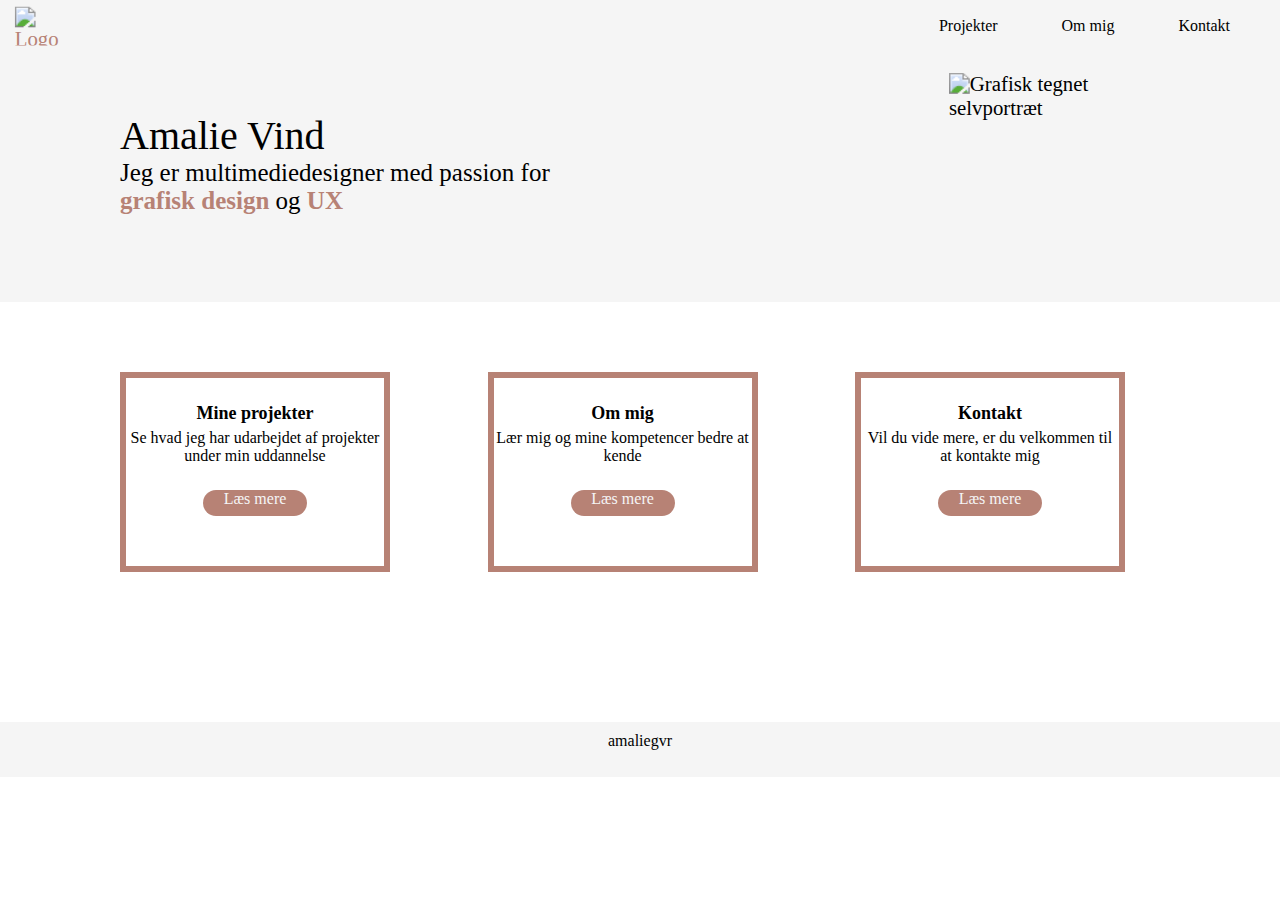
==== index.html @ 766ee997 "Add files via upload" ====
<!DOCTYPE html>
<html>
  <head>
    <meta name="viewport" content="width-device-width, intial-scale=1">
    <meta charset="utf-8">
    <title>Amalie Vind</title>
    <link rel="stylesheet" href="stylesheet.css">
  </head>
<body>
  <nav class="container">
    <a href="#">
    <img class="logo" src="billeder/logo.png" alt="Logo"></img>
    </a>
   <ul>
    <li><a href="projekter.html">Projekter</a></li>
    <li><a href="ommig.html">Om mig</a></li>
    <li><a href="kontakt.html">Kontakt</a></li>
   </ul>
  </nav>
  <div class="box">
    <h1 id="forsideoverskrift">Amalie Vind</h1>
    <p class="forsidetekst">Jeg er multimediedesigner med passion for <br> <span class="bold">grafisk design</span> og <span class="bold">UX</span></p>
    <img class="portræt" src="billeder/amaliesersejud.png" alt="Grafisk tegnet selvportræt"></img>
  </div>  
  <main>
  <div class="box1">
    <h2 class="boxtekst">Mine projekter</h2>
    <p>Se hvad jeg har udarbejdet af projekter under min uddannelse</p>
      <div class="knap">
        <a class="knaptekst" href="projekter.html">Læs mere</a>
      </div>
  </div>
  <div class="box2">
    <h2 class="boxtekst">Om mig</h2>
    <p>Lær mig og mine kompetencer bedre at kende</p>
      <div class="knap">
        <a class="knaptekst" href="ommig.html">Læs mere</a>
      </div>
  </div>
  <div class="box3">
    <h2 class="boxtekst">Kontakt</h2>
    <p>Vil du vide mere, er du velkommen til at kontakte mig</p>
      <div class="knap">
        <a class="knaptekst" href="kontakt.html">Læs mere</a>
      </div>
  </div>
  </main>
  <footer>
    <p>amaliegvr</p>
  </footer>
</body>
</html>
---- stylesheet.css ----
@font-face {
    src: url(fonts/Raleway.ttf);
    font-family: paragraffont;
}

@font-face {
    src: url(fonts/Kavivnar.ttf);
    font-family: navnfont;
}

/* navbar */
* {
    box-sizing: border-box;
    padding: 0;
    margin: 0;
}

p {
    font-family: paragraffont;
}

.container {
    background-color: #F5F5F5;
    display: flex;
    height: 52px;
    justify-content: space-between;
    align-items: center;
    font-family: paragraffont;
}

.container li {
    list-style: none;
    display: inline-block;
    padding: 10px;
}
/* navbar slut*/
.projekt {
    color: #B78275;
}

.kontakt {
    color:#B78275;
}

.om {
    color:#B78275;
}

.logo {
    height: 30px;
    width: 35px;
    display: flex;
    margin: 20px;
}

h2 {
    font-size: 16px;
    font-family: paragraffont;
}

.box {
    height: 150px;
    width: auto;
    background-color: #F5F5F5;
}

h1 {
    font-size: 20px;
    font-weight: lighter;
    font-family: navnfont;
    position: relative;
    top: 40px;
    margin-left: 50px;
}

.forsidetekst {
    position: relative;
    font-size: 16px;
    top: 40px;
    margin-left: 50px;
}

.bold {
    font-weight: bold;
    color: #B78275;
}

.portræt {
    position: absolute;
    width: 110px;
    height: 140px;
    top: 65px;
    right: 40px;
}

/* style af katogorier i navbar */
a {
    text-decoration: none;
    color: black;
}

a:hover {
    color:  #B78275;
}
/* style af katogorier i navbar slut */

.box1 {
    width: 225px;
    height: 155px;
    border-color: #B78275;
    border-style: solid;
    border-width: 4px;
    text-align: center;
    position: relative;
    margin: auto;
    margin-top: 30px;
}

.box2 {
    width: 225px;
    height: 155px;
    border-color: #B78275;
    border-style: solid;
    border-width: 4px;
    text-align: center;
    position: relative;
    margin: auto;
    margin-top: 30px;
}

.box3 {
    width: 225px;
    height: 155px;
    border-color: #B78275;
    border-style: solid;
    border-width: 4px;
    text-align: center;
    position: relative;
    margin: auto;
    margin-top: 30px;
}

.knap {
    width: 104px;
    height: 26px;
    background-color: #B78275;
    color:#F5F5F5;
    position: relative;
    margin: auto;
    margin-top: 25px;
    border-radius: 30px;
}

.boxtekst {
    margin-top: 20px;
}

.knaptekst {
    color:#F5F5F5;
    font-family: paragraffont;
}

.knaptekst:hover {
    color: black;
}

footer {
    background-color: #F5F5F5;
    height: 55px;
    width: 100%;
    padding: 10px;
    margin-top: 20px;
    text-align: center;
}

/* tablet */ 
@media only screen and (min-width: 750px) {
    .container {
        height: 52px;
    }
    
    .logo {
        scale: 130%;
    }
    
    h2 {
        font-size: 18px;
    }
    
    .box {
        height: 200px;
    }
    
    h1 {
        font-size: 25px;
        margin-left: 70px;
    }
    
    .forsidetekst {
        font-size: 20px;
        margin-left: 70px;
    }
    
    .portræt {
        position: absolute;
        right: 60px;
        scale: 130%;
        top: 95px;
    }
    
    .box1 {
        width: 270px;
        height: 200px;
        border-width: 6px;
        margin-top: 30px;
    }
    
    .box2 {
        width: 270px;
        height: 200px;
        border-width: 6px;
        margin-top: 30px;
    }
    
    .box3 {
        width: 270px;
        height: 200px;
        border-width: 6px;
        margin-top: 30px;
    }
    
    .knap {
        width: 130px;
        height: 30px;
        margin-top: 30px;

    }
    
    .boxtekst {
        margin-top: 30px;
        padding: 5px;
    }
    
    footer {
        text-align: center;
    }
}

@media only screen and (min-width: 1024px) {
    main {
        display: flex;
        flex-direction: row;
    }

    .container li {
        padding: 10px;
        margin-right: 40px;
    }

    .box {
        height: 250px;
    }

    h1 {
    font-size: 40px;
    top: 60px;
    margin-left: 120px;
}

.forsidetekst {
    font-size: 25px;
    top: 60px;
    margin-left: 120px;
}

.portræt {
    width: 140px;
    height: 180px;
    top: 100px;
    right: 170px;
}

.box1 {
    width: 270px;
    height: 200px;
    border-width: 6px;
    margin-top: 70px;
    margin-left: 120px;
}

.box2 {
    width: 270px;
    height: 200px;
    border-width: 6px;
    margin-top: 70px;
}

.box3 {
    width: 270px;
    height: 200px;
    border-width: 6px;
    margin-top:70px;
    margin-right: 155px;
}

.knap {
    width: 104px;
    height: 26px;
    position: relative;
    margin: auto;
    margin-top: 25px;
}

.boxtekst {
    margin-top: 20px;
}

footer {
    height: 55px;
    padding: 10px;
    text-align: center;
    margin-top: 150px;
}
}

/* ommig mobil */
.navn {
    position: absolute;
    left: 70px;
    font-family: navnfont;
}

.mig {
    font-size: 20px;
    text-align: center;
    margin-top: 50px;
}

.foto {
    width: 300px;
    height: 300px;
    margin-top: 40px;
    margin-left: 100px;
}

.infobox {
    width: 350px;
    height: 300px;
    border-color: #B78275;
    border-style: solid;
    border-width: 4px;
    text-align:left;
    padding: 10px;
    margin-left: 75px;
    margin-top: 10px;
}
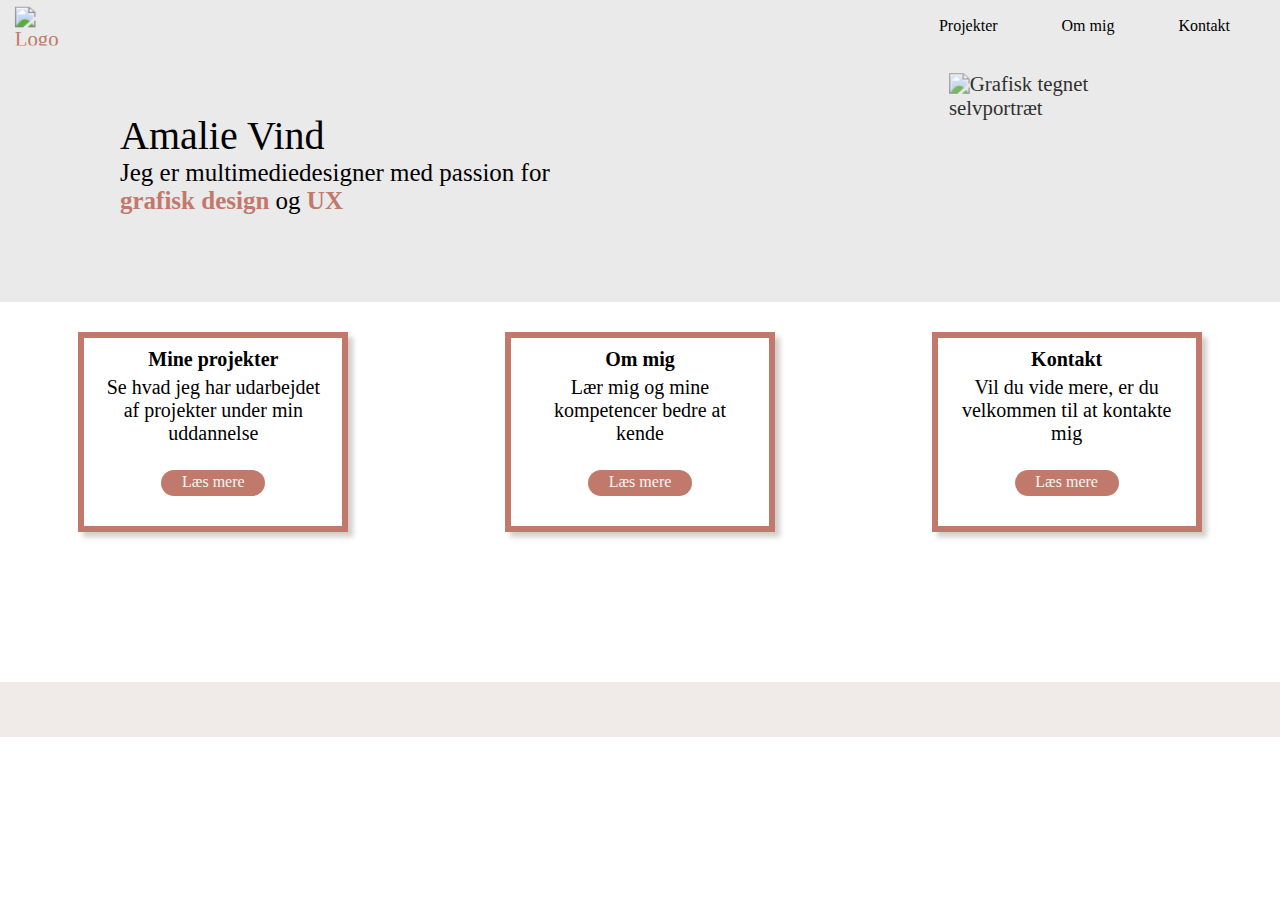
==== commit c92b1edd: "Add files via upload" ====
--- a/index.html
+++ b/index.html
@@ -1,15 +1,16 @@
 <!DOCTYPE html>
-<html>
+<html lang="da">
   <head>
     <meta name="viewport" content="width-device-width, intial-scale=1">
     <meta charset="utf-8">
     <title>Amalie Vind</title>
     <link rel="stylesheet" href="stylesheet.css">
+    <script src="https://kit.fontawesome.com/a50738ac59.js" crossorigin="anonymous"></script>
   </head>
 <body>
   <nav class="container">
     <a href="#">
-    <img class="logo" src="billeder/logo.png" alt="Logo"></img>
+    <img class="logo" src="billeder/logo.png" alt="Logo">
     </a>
    <ul>
     <li><a href="projekter.html">Projekter</a></li>
@@ -20,7 +21,7 @@
   <div class="box">
     <h1 id="forsideoverskrift">Amalie Vind</h1>
     <p class="forsidetekst">Jeg er multimediedesigner med passion for <br> <span class="bold">grafisk design</span> og <span class="bold">UX</span></p>
-    <img class="portræt" src="billeder/amaliesersejud.png" alt="Grafisk tegnet selvportræt"></img>
+    <img class="portræt" src="billeder/portræt.png" alt="Grafisk tegnet selvportræt">
   </div>  
   <main>
   <div class="box1">
@@ -30,14 +31,14 @@
         <a class="knaptekst" href="projekter.html">Læs mere</a>
       </div>
   </div>
-  <div class="box2">
+  <div class="box1">
     <h2 class="boxtekst">Om mig</h2>
     <p>Lær mig og mine kompetencer bedre at kende</p>
       <div class="knap">
         <a class="knaptekst" href="ommig.html">Læs mere</a>
       </div>
   </div>
-  <div class="box3">
+  <div class="box1">
     <h2 class="boxtekst">Kontakt</h2>
     <p>Vil du vide mere, er du velkommen til at kontakte mig</p>
       <div class="knap">
@@ -46,7 +47,9 @@
   </div>
   </main>
   <footer>
-    <p>amaliegvr</p>
+    <a href="kontakt.html" class="fa-solid fa-phone"></a>
+    <a href="kontakt.html" class="fa-solid fa-envelope"></a>
+    <a href="https://www.linkedin.com/in/amalie-vind/" class="fa-brands fa-linkedin"></a>
   </footer>
 </body>
 </html>--- a/stylesheet.css
+++ b/stylesheet.css
@@ -1,5 +1,5 @@
 @font-face {
-    src: url(fonts/Raleway.ttf);
+    src: url(fonts/Montserrat.ttf);
     font-family: paragraffont;
 }
 
@@ -20,7 +20,7 @@
 }
 
 .container {
-    background-color: #F5F5F5;
+    background-color:#EAEAEA;
     display: flex;
     height: 52px;
     justify-content: space-between;
@@ -35,15 +35,15 @@
 }
 /* navbar slut*/
 .projekt {
-    color: #B78275;
+    color:#C1796C;
 }
 
 .kontakt {
-    color:#B78275;
+    color:#C1796C;
 }
 
 .om {
-    color:#B78275;
+    color:#C1796C;
 }
 
 .logo {
@@ -56,12 +56,15 @@
 h2 {
     font-size: 16px;
     font-family: paragraffont;
+    font-style: bold;
+    padding-bottom: 5px;
+    font-weight: bold;
 }
 
 .box {
-    height: 150px;
+    height: 400px;
     width: auto;
-    background-color: #F5F5F5;
+    background-color:#EAEAEA;
 }
 
 h1 {
@@ -81,8 +84,8 @@
 }
 
 .bold {
-    font-weight: bold;
-    color: #B78275;
+    font-weight: bolder;
+    color:#C1796C;
 }
 
 .portræt {
@@ -91,73 +94,39 @@
     height: 140px;
     top: 65px;
     right: 40px;
-}
-
-/* style af katogorier i navbar */
-a {
-    text-decoration: none;
-    color: black;
-}
-
-a:hover {
-    color:  #B78275;
-}
-/* style af katogorier i navbar slut */
+    opacity: 0.8;
+}
 
 .box1 {
+    display: flex;
+    flex-direction: column;
     width: 225px;
-    height: 155px;
-    border-color: #B78275;
+    height: auto;
+    border:#C1796C;
+    border-width: 3px;
     border-style: solid;
-    border-width: 4px;
     text-align: center;
     position: relative;
     margin: auto;
     margin-top: 30px;
-}
-
-.box2 {
-    width: 225px;
-    height: 155px;
-    border-color: #B78275;
-    border-style: solid;
-    border-width: 4px;
-    text-align: center;
-    position: relative;
-    margin: auto;
-    margin-top: 30px;
-}
-
-.box3 {
-    width: 225px;
-    height: 155px;
-    border-color: #B78275;
-    border-style: solid;
-    border-width: 4px;
-    text-align: center;
-    position: relative;
-    margin: auto;
-    margin-top: 30px;
+    padding: 10px 20px 10px 20px;
+    box-shadow: 5px 5px 5px #D3CECB;
 }
 
 .knap {
     width: 104px;
     height: 26px;
-    background-color: #B78275;
-    color:#F5F5F5;
-    position: relative;
+    background-color:#C1796C;
     margin: auto;
     margin-top: 25px;
     border-radius: 30px;
-}
-
-.boxtekst {
-    margin-top: 20px;
+    padding: 3px;
 }
 
 .knaptekst {
     color:#F5F5F5;
     font-family: paragraffont;
+    padding: 10px;
 }
 
 .knaptekst:hover {
@@ -165,7 +134,7 @@
 }
 
 footer {
-    background-color: #F5F5F5;
+    background-color:#F0EBE8;
     height: 55px;
     width: 100%;
     padding: 10px;
@@ -173,6 +142,35 @@
     text-align: center;
 }
 
+.fa-solid {
+    font-size:x-large;
+    padding: 10px;
+}
+
+.fa-brands {
+    font-size: x-large;
+    padding: 10px;
+
+}
+.fa-solid:hover {
+    opacity: 0.6;
+}
+
+.fa-brands:hover {
+    opacity: 0.6;
+}
+
+/* style af katogorier i navbar */
+a {
+    text-decoration: none;
+    color: black;
+}
+
+a:hover {
+    color:#C1796C;
+}
+/* style af katogorier i navbar slut */
+
 /* tablet */ 
 @media only screen and (min-width: 750px) {
     .container {
@@ -184,7 +182,7 @@
     }
     
     h2 {
-        font-size: 18px;
+        font-size: 20px;
     }
     
     .box {
@@ -215,30 +213,9 @@
         margin-top: 30px;
     }
     
-    .box2 {
-        width: 270px;
-        height: 200px;
-        border-width: 6px;
-        margin-top: 30px;
-    }
-    
-    .box3 {
-        width: 270px;
-        height: 200px;
-        border-width: 6px;
-        margin-top: 30px;
-    }
-    
     .knap {
         width: 130px;
         height: 30px;
-        margin-top: 30px;
-
-    }
-    
-    .boxtekst {
-        margin-top: 30px;
-        padding: 5px;
     }
     
     footer {
@@ -282,25 +259,7 @@
 
 .box1 {
     width: 270px;
-    height: 200px;
     border-width: 6px;
-    margin-top: 70px;
-    margin-left: 120px;
-}
-
-.box2 {
-    width: 270px;
-    height: 200px;
-    border-width: 6px;
-    margin-top: 70px;
-}
-
-.box3 {
-    width: 270px;
-    height: 200px;
-    border-width: 6px;
-    margin-top:70px;
-    margin-right: 155px;
 }
 
 .knap {
@@ -309,10 +268,6 @@
     position: relative;
     margin: auto;
     margin-top: 25px;
-}
-
-.boxtekst {
-    margin-top: 20px;
 }
 
 footer {
@@ -323,6 +278,42 @@
 }
 }
 
+/* projekter mobil */
+.projektstreg {
+    width: 300px;
+}
+
+.projektflex {
+    display: flex;
+    flex-direction: column;
+    flex-wrap: wrap;
+    width: 300px;
+    margin: auto;
+}
+
+.projektbillede {
+    width: 300px;
+    margin-top: 30px;
+
+}
+
+.projektp {
+    margin-top: 20px;
+    margin-bottom: 10px;
+    text-align: center;
+}
+
+@media only screen and (min-width: 750px) {
+.projektflex {
+    flex-direction: row;
+    flex-wrap: nowrap;
+}
+}
+
+
+
+
+
 /* ommig mobil */
 .navn {
     position: absolute;
@@ -337,20 +328,185 @@
 }
 
 .foto {
-    width: 300px;
+    width: auto;
+    height: 350px;
+    margin: auto;
+    margin-top: 30px;
+}
+
+.infobox {
+    width: 365px;
+    height: auto;
+    text-align:left;
+    padding: 30px;
+    border: #C1796C;
+    border-width: 4px;
+    border-style: solid;
+    margin: auto;
+    margin-top: 30px;
+    box-shadow: 5px 5px 5px #D3CECB;
+}
+
+hr {
+    margin: auto;
+    height: 3px;
+    background-color:#C1796C;
+    border-width: 0px;
+    width: 365px;
+    margin-top: 10px;
+}
+
+.flex {
+    display: flex;
+    flex-direction: column;
+    margin-bottom: 50px;
+}
+
+/* tablet */
+@media only screen and (min-width: 750px) {
+.navn {
+        font-size: 18px;
+}    
+ 
+.mig {
+    font-size: 25px;
+}
+    
+hr {
+    width: 500px;
+}
+
+.foto {
+    width: 500px;
+    height: 500px;
+}
+
+.infobox {
+    width: 500px;
+    font-size: 18px;
+}
+}
+/* desktop */
+@media only screen and (min-width: 1024px) {
+.mig {
+    text-align: left;
+    position: relative;
+    margin-left: 140px;
+}
+
+hr {
+    margin-left: 140px;
+    margin-right: 140px;
+}
+
+.navn {
+    font-size: 18px;
+}    
+
+.foto {
+margin-left: 140px;
+}
+
+.infobox {
+width: 550px;
+margin: auto;
+margin-right: 140px;
+}
+
+.flex {
+flex-direction: row;
+margin: auto;
+margin-bottom: -130px;
+}
+}
+
+/* kontakt mig mobil */
+.streg {
+width: 340px;
+}
+
+.kontaktbox {
+    display: flex;
+    width: 340px;
+    margin: auto;
+    margin-top: 30px;
+}
+
+.nr {
+    display: flex;
+    flex-direction: row;
+    position: relative;
+    padding-left: 150px;
+    margin-top: 30px;
+}
+
+.fa-phone {
+    margin-top: -12px;
+}
+
+.mail {
+    display: flex;
+    flex-direction: row;
+    margin-top: 10px;
+    padding-left: 115px;
+}
+
+.fa-envelope {
+    margin-top: -10px;
+}
+
+.foto1 {
     height: 300px;
-    margin-top: 40px;
-    margin-left: 100px;
-}
-
-.infobox {
-    width: 350px;
-    height: 300px;
-    border-color: #B78275;
+    display: flex;
+    margin: auto;
+    margin-top: 30px;
+    border-bottom:#C1796C;
+    border-right: #C1796C;
     border-style: solid;
     border-width: 4px;
-    text-align:left;
-    padding: 10px;
-    margin-left: 75px;
-    margin-top: 10px;
-}+}
+
+/* tablet */
+@media only screen and (min-width: 750px) {
+ p {
+    font-size: 20px;
+}
+
+.streg {
+    width: 400px;
+}
+        
+.kontaktbox {
+    width: 400px;
+}
+        
+        
+        .fa-phone {
+            margin-top: -12px;
+        }
+        
+        .mail {
+            display: flex;
+            flex-direction: row;
+            margin-top: 10px;
+            margin-left: 350px;
+        }
+        
+        .fa-envelope {
+            margin-top: -10px;
+        }
+        
+        .foto1 {
+            height: 300px;
+            width: 300px;
+            margin-top: 30px;
+            border-bottom:#C1796C;
+            border-right: #C1796C;
+            border-style: solid;
+            border-width: 4px;
+        }
+
+        .flexkontakt {
+            flex-direction: row;
+        }
+}
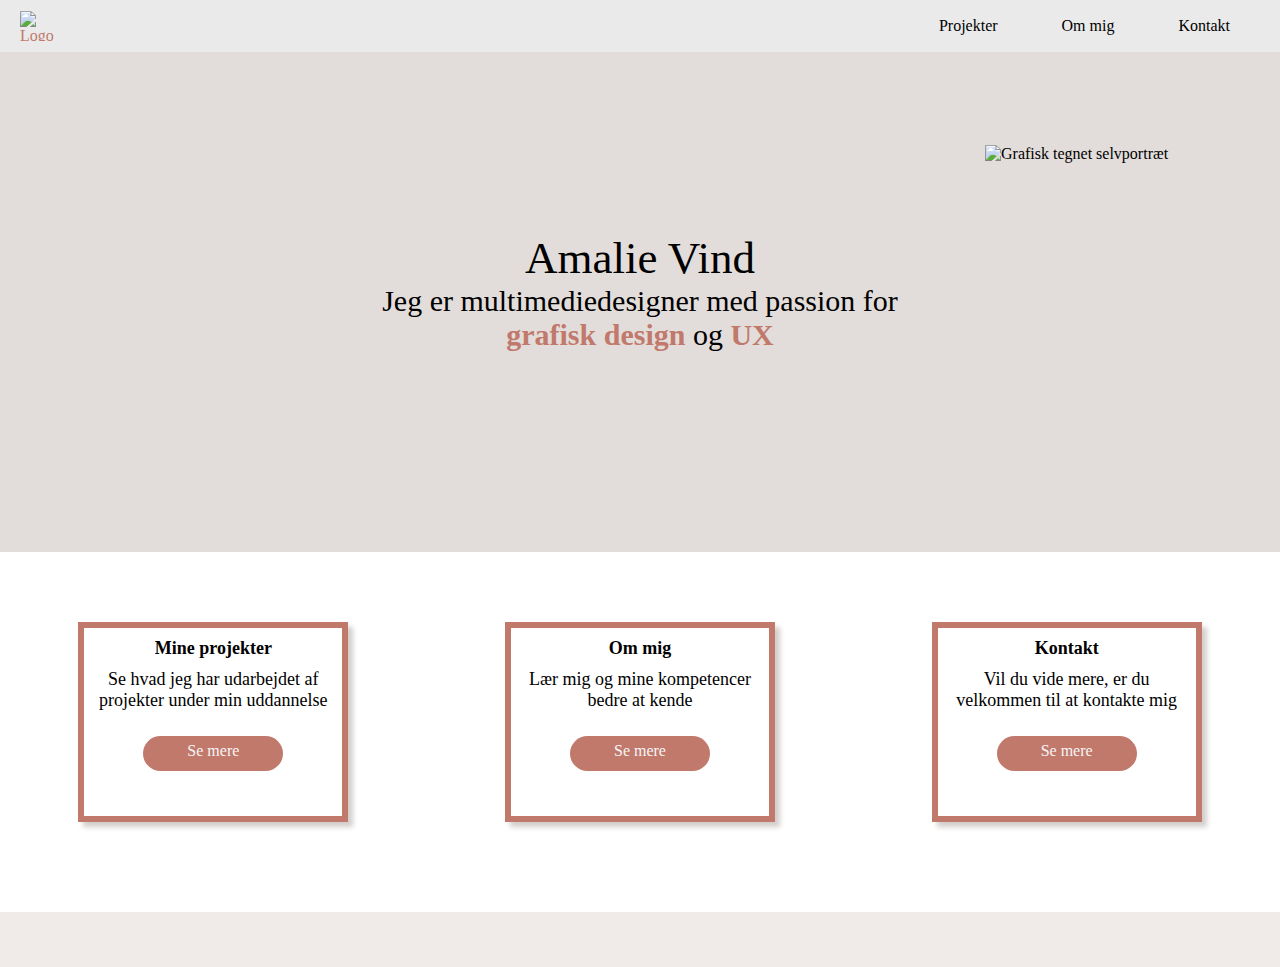
==== commit ae613733: "Add files via upload" ====
--- a/index.html
+++ b/index.html
@@ -25,24 +25,24 @@
   </div>  
   <main>
   <div class="box1">
-    <h2 class="boxtekst">Mine projekter</h2>
+    <h3 class="boxtekst">Mine projekter</h3>
     <p>Se hvad jeg har udarbejdet af projekter under min uddannelse</p>
       <div class="knap">
-        <a class="knaptekst" href="projekter.html">Læs mere</a>
+        <a class="knaptekst" href="projekter.html">Se mere</a>
       </div>
   </div>
   <div class="box1">
-    <h2 class="boxtekst">Om mig</h2>
+    <h3 class="boxtekst">Om mig</h3>
     <p>Lær mig og mine kompetencer bedre at kende</p>
       <div class="knap">
-        <a class="knaptekst" href="ommig.html">Læs mere</a>
+        <a class="knaptekst" href="ommig.html">Se mere</a>
       </div>
   </div>
   <div class="box1">
-    <h2 class="boxtekst">Kontakt</h2>
+    <h3 class="boxtekst">Kontakt</h3>
     <p>Vil du vide mere, er du velkommen til at kontakte mig</p>
       <div class="knap">
-        <a class="knaptekst" href="kontakt.html">Læs mere</a>
+        <a class="knaptekst" href="kontakt.html">Se mere</a>
       </div>
   </div>
   </main>
--- a/stylesheet.css
+++ b/stylesheet.css
@@ -7,6 +7,27 @@
     src: url(fonts/Kavivnar.ttf);
     font-family: navnfont;
 }
+
+/* p mobil */
+p {
+    font-family: paragraffont;
+    font-size: 14px;
+}
+
+/* p tablet */
+@media only screen and (min-width: 750px) {
+p {
+    font-size: 16px;
+}
+}
+
+/* p desktop */
+@media only screen and (min-width: 1024px) {
+p {
+    font-size: 18px;
+}
+}
+/* p slut */
 
 /* navbar */
 * {
@@ -15,10 +36,6 @@
     margin: 0;
 }
 
-p {
-    font-family: paragraffont;
-}
-
 .container {
     background-color:#EAEAEA;
     display: flex;
@@ -33,7 +50,26 @@
     display: inline-block;
     padding: 10px;
 }
+
+a {
+    text-decoration: none;
+    color: black;
+}
+
+a:hover {
+    color:#C1796C;
+}
+
+/* navn i navbar */
+.navn {
+    position: absolute;
+    left: 70px;
+    font-family: navnfont;
+}
+/* navn i navbar slut */
 /* navbar slut*/
+
+/* farvar på punkter i menu */
 .projekt {
     color:#C1796C;
 }
@@ -45,6 +81,7 @@
 .om {
     color:#C1796C;
 }
+/* farver på punkter i menu slut */
 
 .logo {
     height: 30px;
@@ -53,34 +90,35 @@
     margin: 20px;
 }
 
-h2 {
+h3 {
     font-size: 16px;
     font-family: paragraffont;
-    font-style: bold;
-    padding-bottom: 5px;
     font-weight: bold;
-}
-
+    margin-bottom: 10px;
+}
+
+/* forside mobil */
+/* indhold i box under navbar */
 .box {
     height: 400px;
     width: auto;
-    background-color:#EAEAEA;
+    background-color:#E2DDDA;
 }
 
 h1 {
-    font-size: 20px;
-    font-weight: lighter;
+    font-size: 28px;
     font-family: navnfont;
+    font-weight: 100;
     position: relative;
-    top: 40px;
-    margin-left: 50px;
+    top: 45px;
+    text-align: center;
 }
 
 .forsidetekst {
     position: relative;
-    font-size: 16px;
-    top: 40px;
-    margin-left: 50px;
+    font-size: 20px;
+    top: 45px;
+    text-align: center;
 }
 
 .bold {
@@ -90,18 +128,19 @@
 
 .portræt {
     position: absolute;
-    width: 110px;
-    height: 140px;
-    top: 65px;
-    right: 40px;
-    opacity: 0.8;
-}
-
+    width: 170px;
+    height: 260px;
+    margin-top: 50px;
+    right: 175px;
+}
+/* indhold i box under navbar slut */
+
+/* kasser og indhold på forside */
 .box1 {
     display: flex;
     flex-direction: column;
-    width: 225px;
-    height: auto;
+    width: 240px;
+    height: 170px;
     border:#C1796C;
     border-width: 3px;
     border-style: solid;
@@ -109,30 +148,34 @@
     position: relative;
     margin: auto;
     margin-top: 30px;
-    padding: 10px 20px 10px 20px;
+    padding: 10px;
     box-shadow: 5px 5px 5px #D3CECB;
 }
 
 .knap {
-    width: 104px;
-    height: 26px;
+    width: 108px;
+    height: 25px;
     background-color:#C1796C;
     margin: auto;
     margin-top: 25px;
-    border-radius: 30px;
-    padding: 3px;
+    border-radius: 70px;
+    padding: 2px;
 }
 
 .knaptekst {
     color:#F5F5F5;
     font-family: paragraffont;
+    font-size: 12px;
     padding: 10px;
 }
 
 .knaptekst:hover {
     color: black;
 }
-
+/* kasser og indhold på forside slut */
+/* forside mobil slut */
+
+/* footer */
 footer {
     background-color:#F0EBE8;
     height: 55px;
@@ -159,192 +202,293 @@
 .fa-brands:hover {
     opacity: 0.6;
 }
-
-/* style af katogorier i navbar */
-a {
-    text-decoration: none;
-    color: black;
-}
-
-a:hover {
-    color:#C1796C;
-}
-/* style af katogorier i navbar slut */
-
-/* tablet */ 
+/* footer slut */
+
+
+/* forside tablet */ 
 @media only screen and (min-width: 750px) {
-    .container {
-        height: 52px;
-    }
-    
-    .logo {
-        scale: 130%;
-    }
-    
-    h2 {
-        font-size: 20px;
-    }
-    
-    .box {
-        height: 200px;
-    }
-    
-    h1 {
-        font-size: 25px;
-        margin-left: 70px;
-    }
-    
-    .forsidetekst {
-        font-size: 20px;
-        margin-left: 70px;
-    }
-    
-    .portræt {
-        position: absolute;
-        right: 60px;
-        scale: 130%;
-        top: 95px;
-    }
-    
-    .box1 {
-        width: 270px;
-        height: 200px;
-        border-width: 6px;
-        margin-top: 30px;
-    }
-    
-    .knap {
-        width: 130px;
-        height: 30px;
-    }
-    
-    footer {
-        text-align: center;
-    }
-}
-
-@media only screen and (min-width: 1024px) {
-    main {
-        display: flex;
-        flex-direction: row;
-    }
-
-    .container li {
-        padding: 10px;
-        margin-right: 40px;
-    }
-
-    .box {
-        height: 250px;
-    }
-
-    h1 {
-    font-size: 40px;
-    top: 60px;
-    margin-left: 120px;
-}
-
+.container {
+    height: 52px;
+}
+    
+.logo {
+    width: 40px;
+}
+    
+h2 {
+    font-size: 20px;
+}
+
+.box {
+    height: 500px;
+}
+    
+h1 {
+    font-size: 35px;
+    top: 180px;
+}
+    
 .forsidetekst {
     font-size: 25px;
-    top: 60px;
-    margin-left: 120px;
-}
-
+    top: 180px;
+}
+    
 .portræt {
-    width: 140px;
-    height: 180px;
-    top: 100px;
-    right: 170px;
-}
-
+    width: 225px;
+    height: auto;
+    top: 164px;
+    margin-right: -150px;
+}
+
+.box1 {
+    width: 270px;
+    height: 200px;
+    border-width: 6px;
+    margin-top: 30px;
+}
+    
+.knap {
+    width: 130px;
+    height: 30px;
+    padding: 4px;
+}
+}
+
+/* forside desktop */
+@media only screen and (min-width: 1024px) {
+main {
+    display: flex;
+    flex-direction: row;
+}
+
+.container li {
+    padding: 10px;
+    margin-right: 40px;
+}
+
+h1 {
+    font-size: 45px;
+}
+
+.forsidetekst {
+    font-size: 30px;
+}
+
+.portræt {
+    width: 270px;
+    height: auto;
+    top: 95px;
+}
+    
 .box1 {
     width: 270px;
     border-width: 6px;
+    margin-top: 70px;
+    margin-bottom: 70px;
 }
 
 .knap {
-    width: 104px;
-    height: 26px;
-    position: relative;
-    margin: auto;
-    margin-top: 25px;
-}
-
-footer {
-    height: 55px;
-    padding: 10px;
+    width: 140px;
+    height: 35px;
+    padding: 6px;
+}
+
+.knaptekst {
+    font-size: 16px;
+}
+
+}
+
+/* projekter mobil */
+h2 {
     text-align: center;
-    margin-top: 150px;
-}
-}
-
-/* projekter mobil */
+    font-family: paragraffont;
+    font-size: large;
+    margin-top: 50px;
+
+}
+
 .projektstreg {
     width: 300px;
 }
 
+.pro {
+    display: flex;
+    flex-direction: column;
+}
+
 .projektflex {
-    display: flex;
-    flex-direction: column;
-    flex-wrap: wrap;
-    width: 300px;
     margin: auto;
 }
 
 .projektbillede {
     width: 300px;
-    margin-top: 30px;
-
-}
-
-.projektp {
-    margin-top: 20px;
+    margin: auto;
+    margin-top: 30px;
+    border: #C1796C;
+    border-style: solid;
+}
+
+.knaptekstp {
+    color: #F5F5F5;
+    padding: 27px;
+    font-family: paragraffont;
+    font-size: 12px;
+}
+
+.knaptekstp:hover {
+    color: black;
+}
+
+/* projekter tablet */
+@media only screen and (min-width: 750px) {
+.projektstreg {
+    width: 500px;
+}
+
+h2 {
+    font-size: x-large;
+}
+
+.projektbillede {
+    width: 300px;
+    height: 400px;
+    margin-top: 40px;
+}
+
+.pro {
+    flex-direction: row;
+    flex-wrap: wrap;
+    margin-top: 30px;
+}   
+
+.knaptekstp {
+    padding: 32px;
+    font-size: 14px;
+}
+}
+
+/* projekter desktop */
+@media only screen and (min-width: 1024px) {
+.projektstreg {
+    width: 370px;
+    margin: auto;
+    margin-top: 10px;
+}
+
+.projektbillede {
+    width: 370px;
+    height: 500px;
+    margin-top: 60px;
+}
+
+.knaptekstp {
+    padding: 30px;
+    font-size: 16px;
+}
+}
+/* projekter desktop slut */
+
+/* info om projekter mobil */
+.infostreg {
+    margin: auto;
+    width: 400px;
+    margin-bottom: 30px;
+    margin-top: 10px;
+}
+
+.infop {
+    font-size: 14px;
+}
+
+.info {
+    width: 400px;
+    margin: auto;
+    display: flex;
+    flex-direction: column;
+    margin-bottom: 50px;
+}
+
+h3 {
     margin-bottom: 10px;
-    text-align: center;
-}
-
+    font-size: medium;
+    font-family: paragraffont;
+}
+
+.infop {
+    width: 400px;
+    margin-bottom: 30px;
+}
+
+.infobillede {
+    width: 400px;
+}
+
+/* info om projekter tablet */
 @media only screen and (min-width: 750px) {
-.projektflex {
-    flex-direction: row;
-    flex-wrap: nowrap;
-}
-}
-
-
-
-
+.infostreg {
+    width: 500px;
+}
+
+.infooverskrift {
+    font-size: 25px;
+}
+
+h3 {
+    font-size:large;
+}
+
+.info {
+    width: 500px;
+}
+
+.infop {
+    width: 500px;
+    font-size: 16px;
+}
+
+.infobillede {
+    width: 500px;
+}
+}
+
+/* info om projekter desktop */
+@media only screen and (min-width: 1024px) {
+.infostreg {
+    width: 700px;
+}
+
+.infooverskrift {
+    font-size: 30px;
+}
+
+.info {
+    width: 700px;
+}
+    
+.infop {
+    width: 700px;
+    font-size: 18px;
+}
+    
+.infobillede {
+    width: 700px;
+}
+}
 
 /* ommig mobil */
-.navn {
-    position: absolute;
-    left: 70px;
-    font-family: navnfont;
-}
-
-.mig {
-    font-size: 20px;
-    text-align: center;
-    margin-top: 50px;
-}
-
 .foto {
-    width: auto;
-    height: 350px;
+    width: 350px;
+    height: auto;
     margin: auto;
     margin-top: 30px;
 }
 
 .infobox {
-    width: 365px;
+    width: 350px;
     height: auto;
-    text-align:left;
-    padding: 30px;
-    border: #C1796C;
-    border-width: 4px;
-    border-style: solid;
-    margin: auto;
-    margin-top: 30px;
-    box-shadow: 5px 5px 5px #D3CECB;
+    padding: 15px;
+    margin: auto;
 }
 
 hr {
@@ -359,34 +503,31 @@
 .flex {
     display: flex;
     flex-direction: column;
-    margin-bottom: 50px;
-}
-
-/* tablet */
-@media only screen and (min-width: 750px) {
-.navn {
-        font-size: 18px;
-}    
- 
-.mig {
-    font-size: 25px;
-}
-    
+    margin-bottom: 70px;
+    margin-top: 30px;
+    background-color:#E2DDDA;
+}
+
+/* om mig tablet */
+@media only screen and (min-width: 750px) {    
 hr {
     width: 500px;
 }
 
 .foto {
     width: 500px;
-    height: 500px;
+    height: auto;
 }
 
 .infobox {
     width: 500px;
-    font-size: 18px;
-}
-}
-/* desktop */
+    font-size: 16px;
+    padding: 20px;
+}
+}
+/* om mig tablet slut */
+
+/* om mig desktop */
 @media only screen and (min-width: 1024px) {
 .mig {
     text-align: left;
@@ -397,46 +538,41 @@
 hr {
     margin-left: 140px;
     margin-right: 140px;
-}
-
-.navn {
-    font-size: 18px;
-}    
+}  
 
 .foto {
-margin-left: 140px;
+    width: 400px;
+    margin-left: 140px;
+    margin-bottom: 30px;
 }
 
 .infobox {
-width: 550px;
+width: 600px;
 margin: auto;
-margin-right: 140px;
+box-shadow: 5px 5px 5px #D3CECB;
 }
 
 .flex {
 flex-direction: row;
-margin: auto;
-margin-bottom: -130px;
-}
-}
+}
+}
+/* om mig desktop slut */
 
 /* kontakt mig mobil */
-.streg {
-width: 340px;
-}
-
 .kontaktbox {
     display: flex;
-    width: 340px;
-    margin: auto;
-    margin-top: 30px;
+    flex-direction: column;
+    width: 365px;
+    margin: auto;
+    margin-top: 30px;
+    background-color: #D3CECB;
+    padding: 30px;
 }
 
 .nr {
     display: flex;
     flex-direction: row;
-    position: relative;
-    padding-left: 150px;
+    margin: auto;
     margin-top: 30px;
 }
 
@@ -447,16 +583,17 @@
 .mail {
     display: flex;
     flex-direction: row;
+    margin: auto;
     margin-top: 10px;
-    padding-left: 115px;
 }
 
 .fa-envelope {
-    margin-top: -10px;
+    margin-top: -12px;
 }
 
 .foto1 {
-    height: 300px;
+    width: 365px;
+    height: auto;
     display: flex;
     margin: auto;
     margin-top: 30px;
@@ -465,48 +602,39 @@
     border-style: solid;
     border-width: 4px;
 }
-
-/* tablet */
+/* kontakt mig mobil slut */
+
+/* kontakt tablet */
 @media only screen and (min-width: 750px) {
- p {
-    font-size: 20px;
-}
-
-.streg {
+.kontaktbox {
+    width: 500px;
+}
+        
+.foto1 {
+    width: 500px;
+    border-width: 6px;
+}
+}
+/* kontakt tablet slut */
+
+/* kontakt desktop */
+@media only screen and (min-width: 1024px) {
+.kontaktbox {
+    width: 600px;
+    margin: auto;
+    margin-left: 130px;
+}
+    
+.foto1 {
     width: 400px;
-}
-        
-.kontaktbox {
-    width: 400px;
-}
-        
-        
-        .fa-phone {
-            margin-top: -12px;
-        }
-        
-        .mail {
-            display: flex;
-            flex-direction: row;
-            margin-top: 10px;
-            margin-left: 350px;
-        }
-        
-        .fa-envelope {
-            margin-top: -10px;
-        }
-        
-        .foto1 {
-            height: 300px;
-            width: 300px;
-            margin-top: 30px;
-            border-bottom:#C1796C;
-            border-right: #C1796C;
-            border-style: solid;
-            border-width: 4px;
-        }
-
-        .flexkontakt {
-            flex-direction: row;
-        }
-}
+    border-width: 8px;
+    margin-right: 130px;
+    margin: auto;
+} 
+
+.flexkontakt {
+    display: flex;
+    flex-direction: row;
+}
+}  
+/* kontakt desktop slut */ 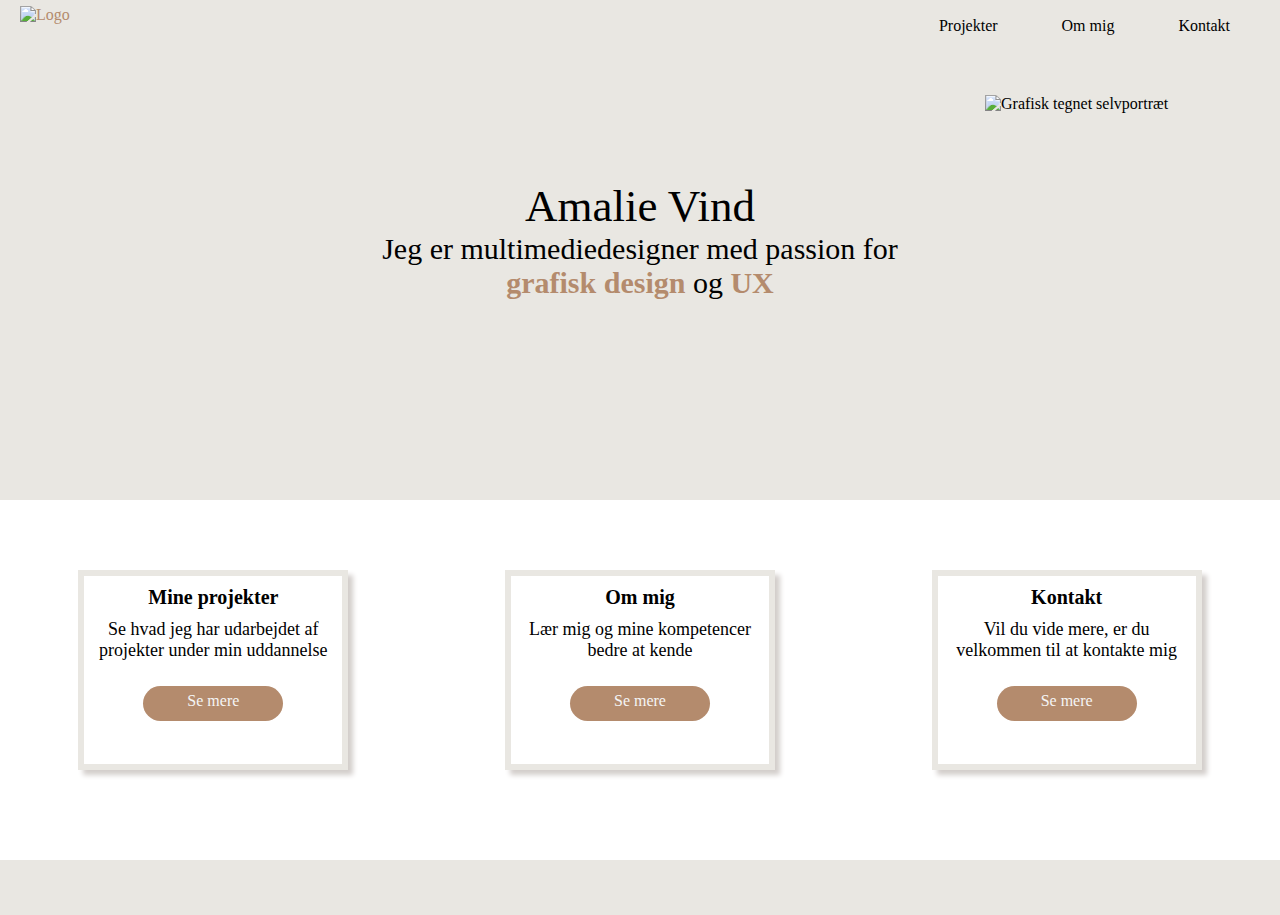
==== commit db37b046: "Add files via upload" ====
--- a/index.html
+++ b/index.html
@@ -1,7 +1,7 @@
 <!DOCTYPE html>
 <html lang="da">
   <head>
-    <meta name="viewport" content="width-device-width, intial-scale=1">
+    <meta name="viewport" content="width=device-width, intial-scale=1.0">
     <meta charset="utf-8">
     <title>Amalie Vind</title>
     <link rel="stylesheet" href="stylesheet.css">
@@ -12,38 +12,38 @@
     <a href="#">
     <img class="logo" src="billeder/logo.png" alt="Logo">
     </a>
-   <ul>
-    <li><a href="projekter.html">Projekter</a></li>
-    <li><a href="ommig.html">Om mig</a></li>
-    <li><a href="kontakt.html">Kontakt</a></li>
+    <ul>
+      <li><a href="projekter.html">Projekter</a></li>
+      <li><a href="ommig.html">Om mig</a></li>
+      <li><a href="kontakt.html">Kontakt</a></li>
    </ul>
   </nav>
   <div class="box">
-    <h1 id="forsideoverskrift">Amalie Vind</h1>
+    <h1>Amalie Vind</h1>
     <p class="forsidetekst">Jeg er multimediedesigner med passion for <br> <span class="bold">grafisk design</span> og <span class="bold">UX</span></p>
     <img class="portræt" src="billeder/portræt.png" alt="Grafisk tegnet selvportræt">
   </div>  
   <main>
   <div class="box1">
-    <h3 class="boxtekst">Mine projekter</h3>
+    <p class="underoverskrift">Mine projekter</p>
     <p>Se hvad jeg har udarbejdet af projekter under min uddannelse</p>
-      <div class="knap">
-        <a class="knaptekst" href="projekter.html">Se mere</a>
-      </div>
+    <div class="knap">
+      <a class="knaptekst" href="projekter.html">Se mere</a>
+    </div>
   </div>
   <div class="box1">
-    <h3 class="boxtekst">Om mig</h3>
+    <p class="underoverskrift">Om mig</p>
     <p>Lær mig og mine kompetencer bedre at kende</p>
-      <div class="knap">
-        <a class="knaptekst" href="ommig.html">Se mere</a>
-      </div>
+    <div class="knap">
+      <a class="knaptekst" href="ommig.html">Se mere</a>
+    </div>
   </div>
   <div class="box1">
-    <h3 class="boxtekst">Kontakt</h3>
+    <p class="underoverskrift">Kontakt</p>
     <p>Vil du vide mere, er du velkommen til at kontakte mig</p>
-      <div class="knap">
-        <a class="knaptekst" href="kontakt.html">Se mere</a>
-      </div>
+    <div class="knap">
+      <a class="knaptekst" href="kontakt.html">Se mere</a>
+    </div>
   </div>
   </main>
   <footer>
--- a/stylesheet.css
+++ b/stylesheet.css
@@ -1,48 +1,85 @@
-@font-face {
-    src: url(fonts/Montserrat.ttf);
-    font-family: paragraffont;
-}
-
-@font-face {
-    src: url(fonts/Kavivnar.ttf);
-    font-family: navnfont;
-}
-
-/* p mobil */
-p {
-    font-family: paragraffont;
-    font-size: 14px;
-}
-
-/* p tablet */
-@media only screen and (min-width: 750px) {
-p {
-    font-size: 16px;
-}
-}
-
-/* p desktop */
-@media only screen and (min-width: 1024px) {
-p {
-    font-size: 18px;
-}
-}
-/* p slut */
-
-/* navbar */
 * {
     box-sizing: border-box;
     padding: 0;
     margin: 0;
 }
 
+@font-face {
+    src: url(fonts/Kavivnar.ttf);
+    font-family: navnfont;
+}
+
+/* tekst mobil */
+p {
+    font-family: opensans;
+    font-size: 14px;
+}
+
+h1 {
+    font-size: 28px;
+    font-family: navnfont;
+}
+
+h2 {
+    text-align: center;
+    font-family: opensans;
+    font-weight: bolder;
+    font-size: 20px;
+    margin-top: 120px;
+}
+
+.underoverskrift {
+    font-size: 16px;
+    font-weight: 900;
+    margin-bottom: 10px;
+}
+
+/* tekst tablet */
+@media only screen and (min-width: 750px) {
+p {
+    font-size: 16px;
+}
+
+h1 {
+    font-size: 45px;
+}
+
+h2 {
+    font-size: 25px;
+}
+
+.underoverskrift {
+    font-size: 18px;
+}
+}
+
+/* tekst desktop */
+@media only screen and (min-width: 1024px) {
+p {
+    font-size: 18px;
+}
+
+h1 {
+    font-size: 45px;
+}
+
+.underoverskrift {
+    font-size: 20px;
+}
+}
+/* p slut */
+
+/* navbar */
 .container {
-    background-color:#EAEAEA;
+    background-color:#E9E7E2;
     display: flex;
     height: 52px;
     justify-content: space-between;
     align-items: center;
-    font-family: paragraffont;
+    font-family: opensans;
+    position: fixed;
+    width: 100%;
+    top: 0;
 }
 
 .container li {
@@ -51,13 +88,20 @@
     padding: 10px;
 }
 
+.logo {
+    height: 30px;
+    width: 35px;
+    display: flex;
+    margin: 20px;
+}
+
 a {
     text-decoration: none;
     color: black;
 }
 
 a:hover {
-    color:#C1796C;
+    color:#B48B6D;
 }
 
 /* navn i navbar */
@@ -71,43 +115,34 @@
 
 /* farvar på punkter i menu */
 .projekt {
-    color:#C1796C;
+    color:#B48B6D;
 }
 
 .kontakt {
-    color:#C1796C;
+    color:#B48B6D;
 }
 
 .om {
-    color:#C1796C;
+    color:#B48B6D;
 }
 /* farver på punkter i menu slut */
-
-.logo {
-    height: 30px;
-    width: 35px;
-    display: flex;
-    margin: 20px;
-}
 
 h3 {
     font-size: 16px;
-    font-family: paragraffont;
-    font-weight: bold;
+    font-family: opensans;
+    font-weight: bolder;
     margin-bottom: 10px;
 }
 
 /* forside mobil */
 /* indhold i box under navbar */
 .box {
-    height: 400px;
+    height: 405px;
     width: auto;
-    background-color:#E2DDDA;
+    background-color:#E9E7E2;
 }
 
 h1 {
-    font-size: 28px;
-    font-family: navnfont;
     font-weight: 100;
     position: relative;
     top: 45px;
@@ -123,7 +158,7 @@
 
 .bold {
     font-weight: bolder;
-    color:#C1796C;
+    color:#B48B6D;
 }
 
 .portræt {
@@ -141,21 +176,21 @@
     flex-direction: column;
     width: 240px;
     height: 170px;
-    border:#C1796C;
+    border:#E9E7E2;
     border-width: 3px;
     border-style: solid;
     text-align: center;
     position: relative;
     margin: auto;
     margin-top: 30px;
-    padding: 10px;
+    padding: 20px 10px 10px 10px;
     box-shadow: 5px 5px 5px #D3CECB;
 }
 
 .knap {
     width: 108px;
     height: 25px;
-    background-color:#C1796C;
+    background-color:#B48B6D;
     margin: auto;
     margin-top: 25px;
     border-radius: 70px;
@@ -164,9 +199,9 @@
 
 .knaptekst {
     color:#F5F5F5;
-    font-family: paragraffont;
-    font-size: 12px;
+    font-family: opensans;
     padding: 10px;
+    font-size: 14px;
 }
 
 .knaptekst:hover {
@@ -177,7 +212,7 @@
 
 /* footer */
 footer {
-    background-color:#F0EBE8;
+    background-color:#E9E7E2;
     height: 55px;
     width: 100%;
     padding: 10px;
@@ -204,27 +239,26 @@
 }
 /* footer slut */
 
-
 /* forside tablet */ 
 @media only screen and (min-width: 750px) {
 .container {
     height: 52px;
 }
+
+.navn {
+    left: 80px;
+}
     
 .logo {
-    width: 40px;
-}
-    
-h2 {
-    font-size: 20px;
-}
-
+    width: 50px;
+    height: 40px;
+}
+    
 .box {
     height: 500px;
 }
     
 h1 {
-    font-size: 35px;
     top: 180px;
 }
     
@@ -236,12 +270,12 @@
 .portræt {
     width: 225px;
     height: auto;
-    top: 164px;
+    top: 112px;
     margin-right: -150px;
 }
 
 .box1 {
-    width: 270px;
+    width: 280px;
     height: 200px;
     border-width: 6px;
     margin-top: 30px;
@@ -253,7 +287,7 @@
     padding: 4px;
 }
 }
-
+/* forside tablet slut*/
 /* forside desktop */
 @media only screen and (min-width: 1024px) {
 main {
@@ -266,10 +300,6 @@
     margin-right: 40px;
 }
 
-h1 {
-    font-size: 45px;
-}
-
 .forsidetekst {
     font-size: 30px;
 }
@@ -277,7 +307,7 @@
 .portræt {
     width: 270px;
     height: auto;
-    top: 95px;
+    top: 45px;
 }
     
 .box1 {
@@ -285,6 +315,7 @@
     border-width: 6px;
     margin-top: 70px;
     margin-bottom: 70px;
+    padding: 10px;
 }
 
 .knap {
@@ -296,18 +327,9 @@
 .knaptekst {
     font-size: 16px;
 }
-
 }
 
 /* projekter mobil */
-h2 {
-    text-align: center;
-    font-family: paragraffont;
-    font-size: large;
-    margin-top: 50px;
-
-}
-
 .projektstreg {
     width: 300px;
 }
@@ -325,29 +347,26 @@
     width: 300px;
     margin: auto;
     margin-top: 30px;
-    border: #C1796C;
+    border:#E9E7E2;
     border-style: solid;
+    border-width: 4px;
 }
 
 .knaptekstp {
-    color: #F5F5F5;
-    padding: 27px;
-    font-family: paragraffont;
-    font-size: 12px;
+    color: #FFFFFF;
+    padding: 25px;
+    font-family: opensans;
+    font-size: 14px;
 }
 
 .knaptekstp:hover {
     color: black;
 }
-
+/* projekter mobil */
 /* projekter tablet */
 @media only screen and (min-width: 750px) {
 .projektstreg {
     width: 500px;
-}
-
-h2 {
-    font-size: x-large;
 }
 
 .projektbillede {
@@ -363,8 +382,8 @@
 }   
 
 .knaptekstp {
-    padding: 32px;
-    font-size: 14px;
+    padding: 30px;
+    font-size: 16px;
 }
 }
 
@@ -383,8 +402,8 @@
 }
 
 .knaptekstp {
-    padding: 30px;
-    font-size: 16px;
+    padding: 28px;
+    font-size: 18px;
 }
 }
 /* projekter desktop slut */
@@ -409,12 +428,6 @@
     margin-bottom: 50px;
 }
 
-h3 {
-    margin-bottom: 10px;
-    font-size: medium;
-    font-family: paragraffont;
-}
-
 .infop {
     width: 400px;
     margin-bottom: 30px;
@@ -432,10 +445,6 @@
 
 .infooverskrift {
     font-size: 25px;
-}
-
-h3 {
-    font-size:large;
 }
 
 .info {
@@ -489,12 +498,13 @@
     height: auto;
     padding: 15px;
     margin: auto;
+    background-color: #E9E7E2;
 }
 
 hr {
     margin: auto;
     height: 3px;
-    background-color:#C1796C;
+    background-color:#B48B6D;
     border-width: 0px;
     width: 365px;
     margin-top: 10px;
@@ -505,7 +515,43 @@
     flex-direction: column;
     margin-bottom: 70px;
     margin-top: 30px;
-    background-color:#E2DDDA;
+}
+
+.omstreg {
+    width: 100%;
+    margin-top: -20px;
+}
+
+.kompetencer {
+    margin-top: 30px;
+    margin-bottom: 10px;
+}
+
+.boxom {
+    display: flex;
+    flex-direction: column;
+    width: 240px;
+    height: 170px;
+    text-align: center;
+    position: relative;
+    margin: auto;
+    margin-top: 20px;
+    padding: 40px 10px 10px 10px;
+    box-shadow: 5px 5px 5px #D3CECB;
+    background-color: #E9E7E2;
+    margin-bottom: 30px;
+}
+
+.fa-pen-to-square {
+    font-size: xx-large;
+}
+
+.fa-users {
+    font-size: xx-large;
+}
+
+.fa-desktop {
+    font-size: xx-large;
 }
 
 /* om mig tablet */
@@ -523,6 +569,25 @@
     width: 500px;
     font-size: 16px;
     padding: 20px;
+}
+
+.boxom {
+    width: 280px;
+    height: 200px;
+    border-width: 6px;
+    margin-top: 20px;
+    padding: 50px;
+}
+.fa-pen-to-square {
+    font-size: xxx-large;
+}
+
+.fa-users {
+    font-size: xxx-large;
+}
+
+.fa-desktop {
+    font-size: xxx-large;
 }
 }
 /* om mig tablet slut */
@@ -537,7 +602,7 @@
 
 hr {
     margin-left: 140px;
-    margin-right: 140px;
+    width: 400px;
 }  
 
 .foto {
@@ -555,6 +620,10 @@
 .flex {
 flex-direction: row;
 }
+
+.omstreg {
+    margin-left: auto;
+}
 }
 /* om mig desktop slut */
 
@@ -565,7 +634,7 @@
     width: 365px;
     margin: auto;
     margin-top: 30px;
-    background-color: #D3CECB;
+    background-color:#E9E7E2;
     padding: 30px;
 }
 
@@ -597,8 +666,8 @@
     display: flex;
     margin: auto;
     margin-top: 30px;
-    border-bottom:#C1796C;
-    border-right: #C1796C;
+    border-bottom:#B48B6D;
+    border-right:#B48B6D;
     border-style: solid;
     border-width: 4px;
 }
@@ -619,14 +688,19 @@
 
 /* kontakt desktop */
 @media only screen and (min-width: 1024px) {
+.streg {
+    width: 600px;
+}
+
 .kontaktbox {
     width: 600px;
     margin: auto;
-    margin-left: 130px;
+    margin-left: 140px;
 }
     
 .foto1 {
     width: 400px;
+    height: 200px;
     border-width: 8px;
     margin-right: 130px;
     margin: auto;
@@ -635,6 +709,8 @@
 .flexkontakt {
     display: flex;
     flex-direction: row;
+    height: 400px;
+    margin-bottom: 110px;
 }
 }  
 /* kontakt desktop slut */ 